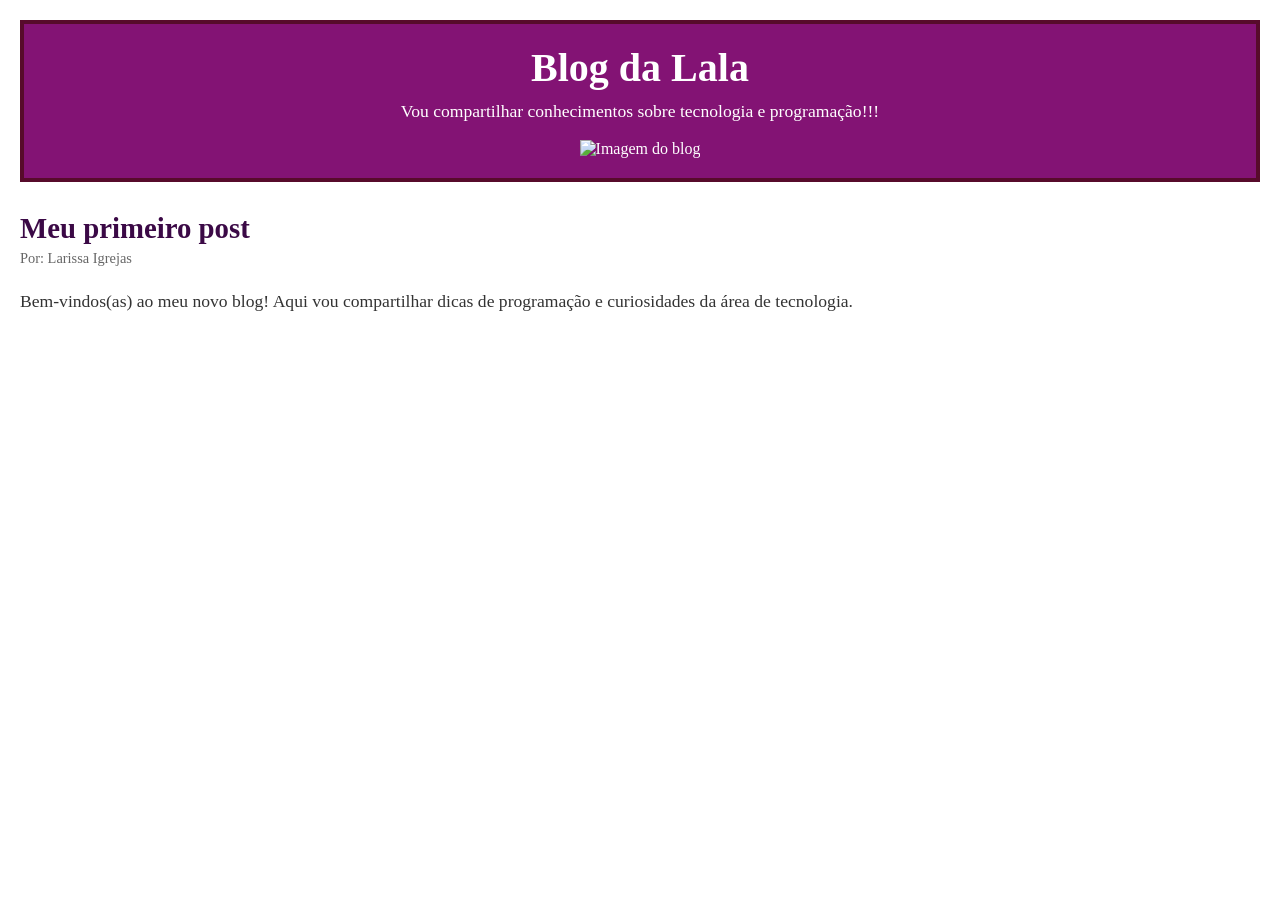
==== index.html @ 87a726eb "Rename alurahtml.html to index.html" ====
<!DOCTYPE html>
<html lang="pt-br">
<head>
    <meta charset="UTF-8">
    <meta name="viewport" content="width=device-width, initial-scale=1.0">
    <title>Blog da Lala</title>
    <style>
        body {
            font-family: 'Times New Roman', Times, serif;
            margin: 20px;
            color: #333;
        }

        /* Estilo do cabeçalho (Header) */
        header {
            background-color: #831374; /* Azul escuro */
            color: white;
            text-align: center;
            padding: 20px;
            border: 4px solid #570b2b; /* Borda vermelha */
            margin-bottom: 30px;
        }

        header h1 {
            margin: 0;
            font-size: 2.5em;
        }

        header p {
            margin-top: 10px;
            font-size: 1.1em;
        }

        /* Estilo do post */
        .post-title {
            font-size: 1.8em;
            font-weight: bold;
            color: #3b0946;
            margin-bottom: 5px;
        }

        .author {
            font-size: 0.9em;
            color: #666;
            margin-bottom: 20px;
        }

        .content {
            font-size: 1.1em;
            line-height: 1.6;
        }
    </style>
</head>
<body>

    <header>
        <h1>Blog da Lala</h1>
        <p>Vou compartilhar conhecimentos sobre tecnologia e programação!!!</p>
        <img src=https://nossomeio.com.br/wp-content/themes/2024/690/0/crop/2022/02/TECNOLOGIAS-HUMANOIDES.jpeg" alt="Imagem do blog" width="300">
    </header>
    

    <main>
        <div class="post-title">Meu primeiro post</div>
        <div class="author">Por: Larissa Igrejas</div>
        
        <div class="content">
            Bem-vindos(as) ao meu novo blog! Aqui vou compartilhar dicas de programação e curiosidades da área de tecnologia.
        </div>
    </main>

</body>
</html>
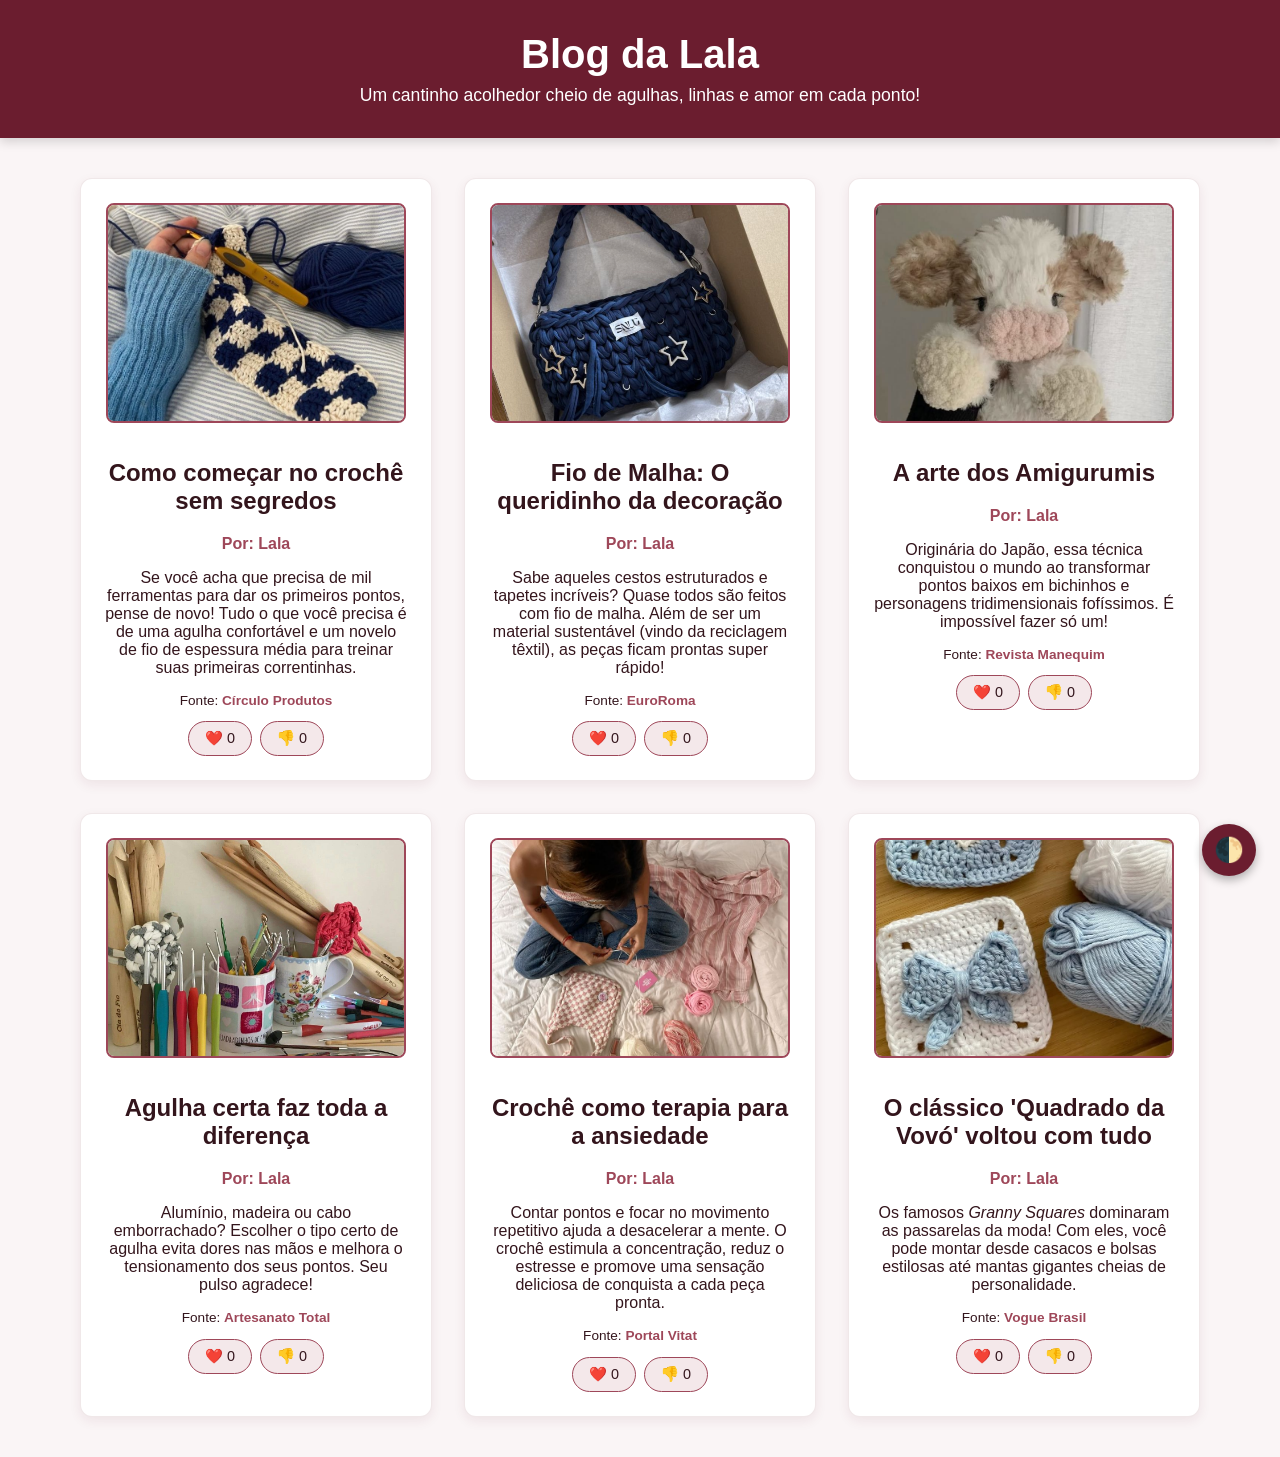
==== commit 8f6d648b: "Add files via upload" ====
--- a/index.html
+++ b/index.html
@@ -1,73 +1,126 @@
-<!DOCTYPE html>
-<html lang="pt-br">
-<head>
-    <meta charset="UTF-8">
-    <meta name="viewport" content="width=device-width, initial-scale=1.0">
-    <title>Blog da Lala</title>
-    <style>
-        body {
-            font-family: 'Times New Roman', Times, serif;
-            margin: 20px;
-            color: #333;
-        }
-
-        /* Estilo do cabeçalho (Header) */
-        header {
-            background-color: #831374; /* Azul escuro */
-            color: white;
-            text-align: center;
-            padding: 20px;
-            border: 4px solid #570b2b; /* Borda vermelha */
-            margin-bottom: 30px;
-        }
-
-        header h1 {
-            margin: 0;
-            font-size: 2.5em;
-        }
-
-        header p {
-            margin-top: 10px;
-            font-size: 1.1em;
-        }
-
-        /* Estilo do post */
-        .post-title {
-            font-size: 1.8em;
-            font-weight: bold;
-            color: #3b0946;
-            margin-bottom: 5px;
-        }
-
-        .author {
-            font-size: 0.9em;
-            color: #666;
-            margin-bottom: 20px;
-        }
-
-        .content {
-            font-size: 1.1em;
-            line-height: 1.6;
-        }
-    </style>
-</head>
-<body>
-
-    <header>
-        <h1>Blog da Lala</h1>
-        <p>Vou compartilhar conhecimentos sobre tecnologia e programação!!!</p>
-        <img src=https://nossomeio.com.br/wp-content/themes/2024/690/0/crop/2022/02/TECNOLOGIAS-HUMANOIDES.jpeg" alt="Imagem do blog" width="300">
-    </header>
-    
-
-    <main>
-        <div class="post-title">Meu primeiro post</div>
-        <div class="author">Por: Larissa Igrejas</div>
-        
-        <div class="content">
-            Bem-vindos(as) ao meu novo blog! Aqui vou compartilhar dicas de programação e curiosidades da área de tecnologia.
-        </div>
-    </main>
-
-</body>
-</html>
+<!DOCTYPE html>
+<html lang="pt-br">
+
+<head>
+    <meta charset="UTF-8">
+    <meta name="viewport" content="width=device-width, initial-scale=1.0">
+    <title>Blog da Lala</title>
+    <link rel="stylesheet" href="style.css">
+</head>
+
+<body>
+    <header>
+        <h1>Blog da Lala</h1>
+        <p>Um cantinho acolhedor cheio de agulhas, linhas e amor em cada ponto!</p>
+    </header>
+
+    <main>
+        <article>
+            <img src="fazendocroche.jpg"
+                alt="Mão de uma pessoa segurando uma agulha dourada e tecendo uma peça em crochê com padrão xadrez azul-marinho e branco, ao lado de um novelo de lã azul.">
+            <div>
+                <h2>Como começar no crochê sem segredos</h2>
+                <p class="artigo-autor">Por: Lala</p>
+                <p>Se você acha que precisa de mil ferramentas para dar os primeiros pontos, pense de novo! Tudo o que você precisa é de uma agulha confortável e um novelo de fio de espessura média para treinar suas primeiras correntinhas.</p>
+
+                <p class="artigo-fonte">Fonte: <a href="https://www.circulo.com.br" target="_blank">Círculo Produtos</a></p>
+                
+                <div class="botoes-reacao">
+                    <button class="btn-like">❤️ <span>0</span></button>
+                    <button class="btn-dislike">👎 <span>0</span></button>
+                </div>
+            </div>
+        </article>
+
+        <article>
+            <img src="malha.png"
+                alt="Bolsa artesanal de crochê em fio de malha azul-marinho decorada com pingentes em formato de estrela, apresentada dentro de uma caixa de presente.">
+            <div>
+                <h2>Fio de Malha: O queridinho da decoração</h2>
+                <p class="artigo-autor">Por: Lala</p>
+                <p>Sabe aqueles cestos estruturados e tapetes incríveis? Quase todos são feitos com fio de malha. Além de ser um material sustentável (vindo da reciclagem têxtil), as peças ficam prontas super rápido!</p>
+
+                <p class="artigo-fonte">Fonte: <a href="https://www.euroroma.com.br" target="_blank">EuroRoma</a></p>
+                
+                <div class="botoes-reacao">
+                    <button class="btn-like">❤️ <span>0</span></button>
+                    <button class="btn-dislike">👎 <span>0</span></button>
+                </div>
+            </div>
+        </article>
+
+        <article>
+            <img src="amigurumi.jpg"
+                alt="Bichinho de pelúcia em crochê no estilo amigurumi, no formato de uma vaquinha fofa em tons de bege, branco e focinho rosa.">
+            <div>
+                <h2>A arte dos Amigurumis</h2>
+                <p class="artigo-autor">Por: Lala</p>
+                <p>Originária do Japão, essa técnica conquistou o mundo ao transformar pontos baixos em bichinhos e personagens tridimensionais fofíssimos. É impossível fazer só um!</p>
+
+                <p class="artigo-fonte">Fonte: <a href="https://www.manequim.com.br" target="_blank">Revista Manequim</a></p>
+                
+                <div class="botoes-reacao">
+                    <button class="btn-like">❤️ <span>0</span></button>
+                    <button class="btn-dislike">👎 <span>0</span></button>
+                </div>
+            </div>
+        </article>
+
+        <article>
+            <img src="agulha.jpg"
+                alt="Coleção variada de agulhas de crochê de diferentes tamanhos, materiais e cores organizadas em copos e suportes sobre uma bancada branca.">
+            <div>
+                <h2>Agulha certa faz toda a diferença</h2>
+                <p class="artigo-autor">Por: Lala</p>
+                <p>Alumínio, madeira ou cabo emborrachado? Escolher o tipo certo de agulha evita dores nas mãos e melhora o tensionamento dos seus pontos. Seu pulso agradece!</p>
+
+                <p class="artigo-fonte">Fonte: <a href="https://www.artesanatototal.com.br" target="_blank">Artesanato Total</a></p>
+
+                <div class="botoes-reacao">
+                    <button class="btn-like">❤️ <span>0</span></button>
+                    <button class="btn-dislike">👎 <span>0</span></button>
+                </div>
+            </div>
+        </article>
+
+        <article>
+            <img src="terapia.jpg"
+                alt="Vista superior de uma pessoa sentada na cama praticando crochê relaxante, cercada por novelos de lã em tons de rosa, branco e uma bolsa artesanal.">
+            <div>
+                <h2>Crochê como terapia para a ansiedade</h2>
+                <p class="artigo-autor">Por: Lala</p>
+                <p>Contar pontos e focar no movimento repetitivo ajuda a desacelerar a mente. O crochê estimula a concentração, reduz o estresse e promove uma sensação deliciosa de conquista a cada peça pronta.</p>
+
+                <p class="artigo-fonte">Fonte: <a href="https://www.vitat.com.br" target="_blank">Portal Vitat</a></p>
+
+                <div class="botoes-reacao">
+                    <button class="btn-like">❤️ <span>0</span></button>
+                    <button class="btn-dislike">👎 <span>0</span></button>
+                </div>
+            </div>
+        </article>
+
+        <article>
+            <img src="quadrado.jpg"
+                alt="Quadrado da vovó em crochê branco com um laço em relevo na cor azul-claro, posicionado ao lado de novelos de linha azul e branco sobre uma superfície de madeira.">
+            <div>
+                <h2>O clássico 'Quadrado da Vovó' voltou com tudo</h2>
+                <p class="artigo-autor">Por: Lala</p>
+                <p>Os famosos <em>Granny Squares</em> dominaram as passarelas da moda! Com eles, você pode montar desde casacos e bolsas estilosas até mantas gigantes cheias de personalidade.</p>
+
+                <p class="artigo-fonte">Fonte: <a href="https://www.vogue.globo.com" target="_blank">Vogue Brasil</a></p>
+
+                <div class="botoes-reacao">
+                    <button class="btn-like">❤️ <span>0</span></button>
+                    <button class="btn-dislike">👎 <span>0</span></button>
+                </div>
+            </div>
+        </article>
+
+        <button class="btn-tema-escuro">🌓</button>
+    </main>
+
+    <script src="script.js"></script>
+</body>
+
+</html>
--- a/style.css
+++ b/style.css
@@ -0,0 +1,155 @@
+:root {
+    --cor-primaria: #6b1d2f;
+    --cor-secundaria: #9e4759;
+    --cor-fundo: #faf5f6;
+    --cor-texto: #33151c;
+    --cor-contraste: #f4e8ea;
+    --cor-card: #ffffff;
+    --cor-botao: #f4e8ea;
+
+    --fonte-texto: 'Segoe UI', Tahoma, Geneva, Verdana, sans-serif;
+}
+
+* {
+    transition: background-color 0.4s ease, color 0.4s ease, transform 0.2s ease;
+    box-sizing: border-box;
+}
+
+.tema-escuro {
+    --cor-primaria: #e59ab0;
+    --cor-secundaria: #c96b83;
+    --cor-fundo: #1c0a10;
+    --cor-texto: #fceef1;
+    --cor-contraste: #2d121b;
+    --cor-card: #280e17;
+    --cor-botao: #3d1723;
+}
+
+body {
+    max-width: 100vw;
+    font-family: var(--fonte-texto);
+    background-color: var(--cor-fundo);
+    color: var(--cor-texto);
+    margin: 0;
+}
+
+header {
+    background-color: var(--cor-primaria);
+    color: #ffffff;
+    text-align: center;
+    padding: 32px 16px;
+    box-shadow: 0 4px 10px rgba(0, 0, 0, 0.15);
+}
+
+header h1 {
+    margin: 0 0 8px 0;
+    font-size: 2.5rem;
+}
+
+header p {
+    margin: 0;
+    font-size: 1.1rem;
+    font-weight: 300;
+}
+
+main {
+    max-width: 1200px;
+    margin: 0 auto;
+    padding: 24px;
+    display: flex;
+    flex-wrap: wrap;
+    justify-content: center;
+}
+
+article {
+    background-color: var(--cor-card);
+    display: flex;
+    box-shadow: 0 4px 12px rgba(107, 29, 47, 0.08);
+    border-radius: 12px;
+    margin: 16px;
+    gap: 16px;
+    padding: 24px;
+    flex: 1 1 300px;
+    max-width: 360px;
+    flex-direction: column;
+    align-items: center;
+    text-align: center;
+    border: 1px solid rgba(107, 29, 47, 0.1);
+}
+
+img {
+    width: 100%;           /* Ocupa a largura do card */
+    max-width: 300px;      /* Tamanho máximo bonito */
+    height: 220px;         /* Altura fixa */
+    object-fit: cover;     /* Não deixa a imagem distorcer */
+    border-radius: 8px;    /* Cantos levemente arredondados */
+    border: 2px solid var(--cor-secundaria);
+}
+}
+
+h2 {
+    color: var(--cor-primaria);
+    font-size: 1.3rem;
+    margin-top: 8px;
+}
+
+a {
+    color: var(--cor-secundaria);
+    text-decoration: none;
+    font-weight: bold;
+}
+
+a:hover {
+    text-decoration: underline;
+}
+
+.botoes-reacao {
+    display: flex;
+    gap: 8px;
+    justify-content: center;
+    margin-top: 12px;
+}
+
+button {
+    cursor: pointer;
+    border: 1px solid var(--cor-secundaria);
+    background-color: var(--cor-botao);
+    color: var(--cor-texto);
+    padding: 8px 16px;
+    border-radius: 20px;
+    font-size: 0.9rem;
+}
+
+button:hover {
+    opacity: 0.85;
+}
+
+/* Destaque para quando o botão estiver ativo */
+button.ativo {
+    background-color: var(--cor-secundaria);
+    color: #ffffff;
+    font-weight: bold;
+    transform: scale(1.05);
+}
+
+.artigo-autor {
+    font-weight: bold;
+    color: var(--cor-secundaria);
+}
+
+.artigo-fonte {
+    font-size: 0.85rem;
+}
+
+.btn-tema-escuro {
+    position: fixed;
+    bottom: 24px;
+    right: 24px;
+    font-size: 24px;
+    padding: 12px;
+    background-color: var(--cor-primaria);
+    color: #ffffff;
+    border: none;
+    border-radius: 50%;
+    box-shadow: 0 4px 10px rgba(0, 0, 0, 0.3);
+}
